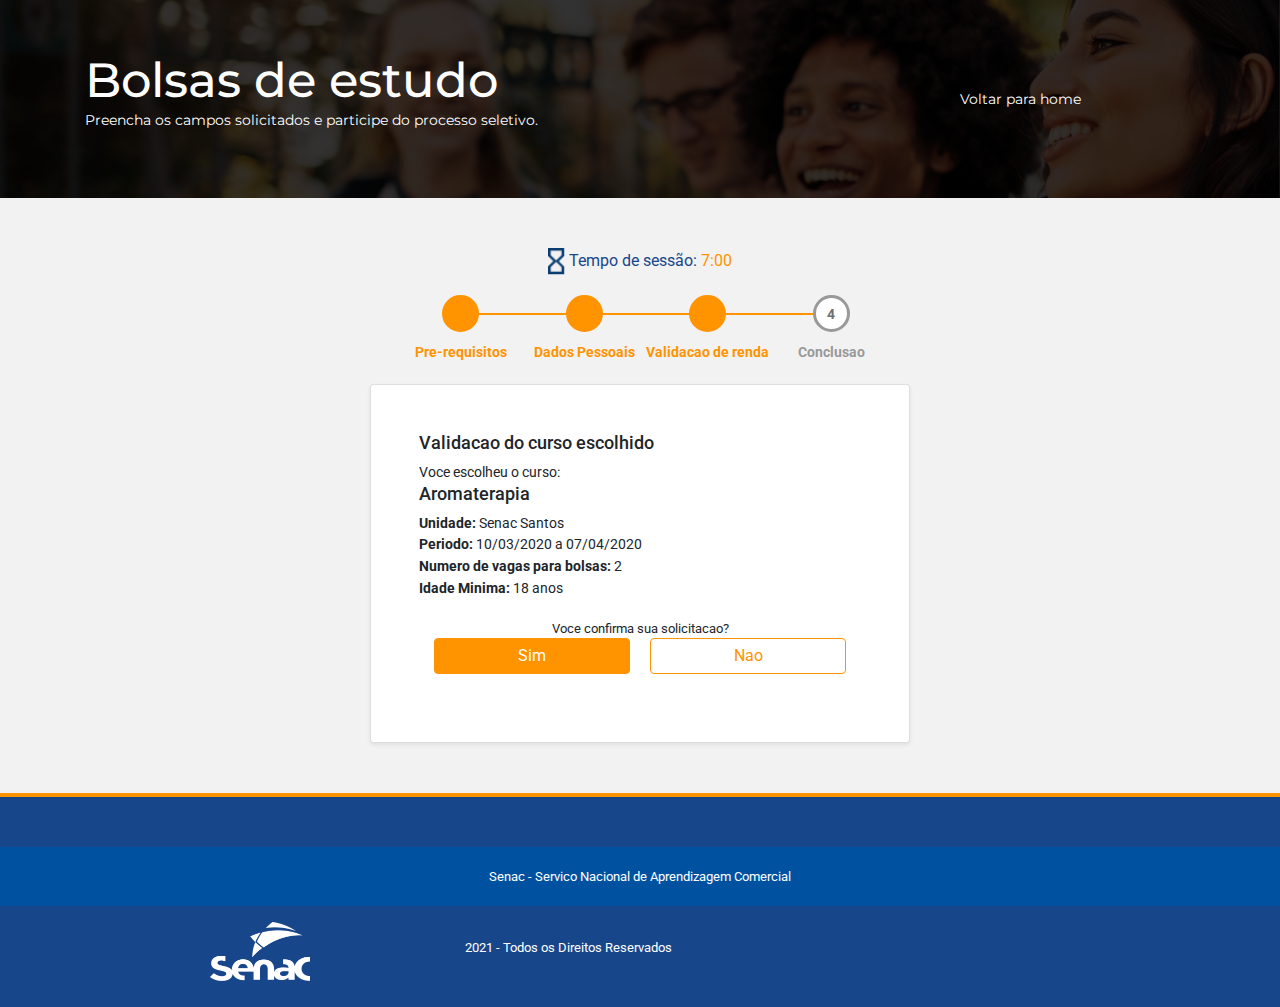
==== confirm.html @ 74755d98 "update 1 19032021" ====
<!doctype html>
<html lang="pt-br">

<head>
  <title>Bolsas de Estudo | SENAC-SP</title>
  <meta charset="utf-8">
  <meta name="viewport" content="width=device-width, initial-scale=1, shrink-to-fit=no">
  <meta name="description" content="">
  <meta name="keywords" content="">
  <link rel=”shortcut icon” href=”favicon.ico” type=”image/x-icon”>
  <link rel="stylesheet" href="https://stackpath.bootstrapcdn.com/bootstrap/4.3.1/css/bootstrap.min.css"
    integrity="sha384-ggOyR0iXCbMQv3Xipma34MD+dH/1fQ784/j6cY/iJTQUOhcWr7x9JvoRxT2MZw1T" crossorigin="anonymous">
    <link href="https://fonts.googleapis.com/css2?family=Montserrat:wght@100;300;400;500;600;800&display=swap" rel="stylesheet">
    <link rel="preconnect" href="https://fonts.gstatic.com">
  <link href="https://fonts.googleapis.com/css2?family=Roboto:wght@100;400;500;700&display=swap" rel="stylesheet">
  <link rel="stylesheet" href="https://cdnjs.cloudflare.com/ajax/libs/font-awesome/5.15.2/css/all.min.css" integrity="sha512-HK5fgLBL+xu6dm/Ii3z4xhlSUyZgTT9tuc/hSrtw6uzJOvgRr2a9jyxxT1ely+B+xFAmJKVSTbpM/CuL7qxO8w==" crossorigin="anonymous" />
  <link rel="stylesheet" href="style.css">
</head>

<body>

    <header id="topo" class="d-flex">
        <div class="container">
          <div class="row align-items-center d-flex h-100">
            <div class="col-12 col-lg-8 order-2 order-md-1">
              <h1>Bolsas de estudo</h1>
              <p>Preencha os campos solicitados e participe do processo seletivo.</p>
            </div>
            <div class="col-12 col-lg-4 order-1 order-md-2">
              <div class="back-to-home">
                <i class="fas fa-home"></i>
                <span><a href="index.html">Voltar para home</a></span>
              </div>
            </div>
          </div>
        </div>
        </div>
      </header>

      <main>
        <div class="container">
          <div class="row">
            <div class="col-lg-3 d-none d-lg-flex"></div>
            <div class="col-12 col-lg-6">

              <div class="timer">
                <p><img src="images/time-icon.png" alt="">  Tempo de sessão: <span>7:00</span></p>
              </div>





              <!-- step -->
              <div class="step d-flex justify-content-center">
                <div>
                  <ul class="step-bar">
                    <li class="active">
                      <span>Pre-requisitos</span>
                    </li>
                    <li class="active">
                      <span>Dados Pessoais</span>
                    </li>
                    <li class="active">
                      <span>Validacao de renda</span>
                    </li>
                    <li>
                      <span>Conclusao</span>
                    </li>
                  </ul>
                </div>
              </div>




              <div class="step-container col-12 shadow-sm card bg-white rounded p-5">
                <div class="validacao-container">
                  <h3>Validacao do curso escolhido</h3>
                  <p>Voce escolheu o curso:</p>
                  <h3>Aromaterapia</h3>
                  <div>
                    <p><strong>Unidade:</strong> Senac Santos</p>
                    <p><strong>Periodo:</strong> 10/03/2020 a 07/04/2020</p>
                    <p><strong>Numero de vagas para bolsas:</strong> 2</p>
                    <p><strong>Idade Minima:</strong> 18 anos</p>
                  </div>
                  <div class="col-12 form-button-container text-center">
                    <p>Voce confirma sua solicitacao?</p>
                    <a href="success.html" class="btn btn-primary btn-full mr-3">Sim</a>
                    <a href="exit-process.html" class="btn btn-primary btn-out">Nao</a>
                  </div>
                </div>
              </div>


            </div>
            <div class="col-lg-3 d-none d-lg-flex"></div>
          </div>
        </div>
      </main>

        <!-- FOOTER -->
        <footer id="rodape">
          <div class="container-fluid">
            <div class="row">
              <div class="col-12 middle-target">
                <p>Senac - Servico Nacional de Aprendizagem Comercial</p>
              </div>
            </div>
          </div>
          <div class="container">
            <div class="row">
              <div class="col-12 col-lg-4 d-flex align-items-center justify-content-center mb-3 mt-3">
                <a href="/"><img src="images/senac_logo_branco.png" class="img-responsive logo-senac" alt="Logo SENAC-SP"></a>
              </div>
              <div class="col-12 col-lg-4 d-flex align-items-center pt-2">
                <p>2021 - Todos os Direitos Reservados</p>
              </div>
              <div class="col-12 col-lg-4">
                <div class="footer-sociais h-100">
                  <a href="https://www.facebook.com/"><i class="fab fa-facebook-square"></i></a>
                  <a href="https://twitter.com/"><i class="fab fa-twitter-square"></i></a>
                  <a href="https://linkedin.com/showcase/"><i class="fab fa-linkedin"></i></a>
                  <a href="https://youtube.com"><i class="fab fa-youtube-square"></i></a>
                </div>
              </div>
            </div>
          </div>
        </footer>

        <!-- Optional JavaScript -->
  <!-- jQuery first, then Popper.js, then Bootstrap JS -->
  <script src="https://ajax.googleapis.com/ajax/libs/jquery/3.5.1/jquery.min.js"></script>
  <script src="https://cdnjs.cloudflare.com/ajax/libs/popper.js/1.14.7/umd/popper.min.js"
    integrity="sha384-UO2eT0CpHqdSJQ6hJty5KVphtPhzWj9WO1clHTMGa3JDZwrnQq4sF86dIHNDz0W1"
    crossorigin="anonymous"></script>
  <script src="https://stackpath.bootstrapcdn.com/bootstrap/4.3.1/js/bootstrap.min.js"
    integrity="sha384-JjSmVgyd0p3pXB1rRibZUAYoIIy6OrQ6VrjIEaFf/nJGzIxFDsf4x0xIM+B07jRM"
    crossorigin="anonymous"></script>
  <script src="js/custom.js"></script>

</body>
</html>
---- style.css ----
@charset "UTF-8";
html, body {
  background-color: #f2f2f2;
}

main {
  font-family: "Roboto", sans-serif;
  font-weight: 400;
  padding: 50px 0;
}

.btn-full {
  background-color: #FF9300;
  color: #ffffff;
  border: 1px solid #FF9300;
  padding: 5px 20px;
}
.btn-full:hover {
  background-color: #FF9300;
  border: 1px solid #FF9300;
}

.btn-out {
  background-color: #ffffff;
  color: #FF9300;
  border: 1px solid #FF9300;
  padding: 5px 20px;
}
.btn-out:hover {
  color: #FF9300;
  background-color: transparent;
  border: 1px solid #FF9300;
}

#topo {
  color: #ffffff;
  font-family: "Montserrat", sans-serif;
  height: 20%;
  min-height: 20%;
  background: linear-gradient(rgba(0, 0, 0, 0.8), rgba(0, 0, 0, 0.8)), url(../images/header-background.png) no-repeat;
  background-size: cover;
  background-position: 0 0;
  padding: 50px 0;
}
#topo h1 {
  color: #ffffff;
  font-size: 1.7rem;
  font-weight: 500;
  word-wrap: break-word;
  margin: 0;
  padding: 0;
}
@media (min-width: 768px) {
  #topo h1 {
    font-size: 2rem;
  }
}
@media (min-width: 992px) {
  #topo h1 {
    font-size: 3rem;
    line-height: 60px;
  }
}
#topo h2 {
  font-size: 1rem;
  font-weight: 100;
  word-wrap: break-word;
  margin: 0;
  padding: 0;
}
#topo p {
  font-size: 0.9rem;
}
@media (min-width: 768px) {
  #topo p {
    font-size: 0.9rem;
  }
}
#topo .btn {
  width: 100%;
}
@media (min-width: 768px) {
  #topo .btn {
    width: 300px;
  }
}
#topo .back-to-home {
  color: #ffffff;
  text-align: center;
  display: flex;
  flex-direction: column;
}
#topo .back-to-home i {
  font-size: 1.75rem;
}
#topo .back-to-home a {
  font-size: 0.9rem;
  color: #ffffff;
}

.timer {
  text-align: center;
  padding: 0 20px;
  font-size: 0.8rem;
}
.timer span {
  color: #FF9300;
}
.timer img {
  width: 17px;
}
.timer p {
  color: #17468B;
  font-size: 1rem;
}

.step {
  margin: 20px 0;
}
.step .step-bar {
  counter-reset: step;
  min-width: 0;
}
@media (min-width: 768px) {
  .step .step-bar {
    min-width: 534px;
  }
}
.step .step-bar li {
  list-style-type: none;
  float: left;
  width: 25%;
  position: relative;
  text-align: center;
  font-size: 0.7rem;
  font-weight: 400;
  left: -21px;
}
@media (min-width: 768px) {
  .step .step-bar li {
    left: -14px;
  }
}
.step .step-bar li span {
  color: #999;
  font-size: 0.7rem;
  font-weight: bold;
}
@media (min-width: 768px) {
  .step .step-bar li span {
    font-size: 0.9rem;
  }
}
.step .step-bar li.active span {
  color: #FF9300;
}
.step .step-bar li:before {
  /* CSS for creating steper block before the li item*/
  content: counter(step);
  counter-increment: step;
  height: 37px;
  width: 37px;
  line-height: 33px;
  font-size: 0.9rem;
  font-weight: bold;
  color: #707070;
  border: 3px solid #999;
  display: block;
  text-align: center;
  margin: 0 auto 10px auto;
  border-radius: 50%;
  background-color: #ffffff;
}
.step .step-bar li:after {
  /* CSS for creating horizontal line*/
  content: " ";
  position: absolute;
  width: 52%;
  height: 2px;
  background-color: #999;
  top: 18px;
  left: -26%;
  z-index: 0;
}
@media (min-width: 768px) {
  .step .step-bar li:after {
    width: 71%;
    left: -36%;
  }
}
.step .step-bar li:first-child:before {
  color: #FF9300;
  border-color: #FF9300;
}
.step .step-bar li:first-child span {
  color: #FF9300;
}
.step .step-bar li:first-child:after {
  content: none;
}
.step .step-bar li.active {
  color: #FF9300;
}
.step .step-bar li.active:before {
  content: "";
  font-family: "Font Awesome 5 Free";
  color: #ffffff;
  background-color: #FF9300;
  border-color: #FF9300;
}
.step .step-bar li.active + :after {
  background-color: #FF9300;
}

.step-container {
  border-radius: 20px;
  box-shadow: 0 0.125rem 0.5rem rgba(112, 112, 112, 0.2);
}
.step-container h3 {
  font-size: 1.3rem;
}
.step-container p {
  font-size: 0.8rem;
  font-weight: 400;
  margin: 0;
  padding: 0;
}
.step-container .section-form {
  padding: 5px 0;
}
.step-container .section-form h4 {
  font-size: 1.2rem;
  color: #17468B;
  border-bottom: 2px solid #17468B;
  margin-bottom: 0;
}
.step-container .section-form p {
  font-size: 0.8rem;
  font-weight: 400;
  padding: 0;
  margin: 0;
}
.step-container .section-form small {
  font-size: 0.6rem;
}
.step-container .form-checkbox {
  font-size: 0.9rem;
}
.step-container .form-checkbox p {
  font-size: 0.9rem;
  font-style: italic;
}
.step-container .info-upload {
  font-size: 0.7rem;
  font-weight: normal;
}
.step-container .info-upload p {
  font-size: 0.9rem;
  font-weight: 700;
}
.step-container .validacao-container h3 {
  font-size: 1.1rem;
}
.step-container .validacao-container p {
  font-size: 0.9rem;
}
.step-container .success-container {
  text-align: center;
}
.step-container .success-container h3 {
  font-size: 1.7rem;
}
.step-container .success-container p {
  font-size: 1.1rem;
}
.step-container .success-container i {
  font-size: 6rem;
  margin: 20px 0;
  color: #FF9300;
}
.step-container .accept-terms {
  margin: 20px 0;
  font-size: 1rem;
  font-weight: 300;
}
.step-container .accept-terms h5 {
  font-size: 1rem;
  color: #17468B;
}
.step-container .accept-terms a {
  color: #FF9300;
  font-weight: bold;
  text-decoration: underline;
}
.step-container .accept-terms input[type=checkbox] {
  transform: scale(1.9);
}
.step-container .accept-terms .form-check-label {
  margin-left: 10px;
}
.step-container .accept-terms .form-check-label p {
  font-size: 0.9rem;
  font-weight: 300;
}
.step-container .cancel-container {
  width: 200px;
}
.step-container .cancel-container h3 {
  font-size: 1rem;
}
.step-container .cancel-container i {
  color: #FF9300;
  font-size: 4rem;
  margin-bottom: 0.5rem;
}
.step-container .cancel-container p {
  font-size: 0.7rem;
  margin-bottom: 0.3rem;
}
.step-container .cancel-container .btn {
  font-size: 0.7rem;
  padding: 5px 25px;
}
.step-container .form-button-container {
  margin: 20px 0;
}
.step-container .form-button-container p {
  font-size: 0.8rem;
  font-weight: 400;
}
.step-container .form-button-container .btn {
  font-size: 1rem;
  min-width: 196px;
  min-height: 36px;
}
@media (min-width: 768px) {
  .step-container .form-button-container .btn {
    padding: 5px 45px;
  }
}
.step-container input[type=text], .step-container select {
  border-radius: 7px;
  border: 1px solid #707070;
  font-style: italic;
  font-size: 0.8rem;
  margin-bottom: 10px;
  height: calc(1.5em + .75rem + 6px);
}
.step-container .custom-file-input {
  opacity: 1;
}
.step-container .custom-file-input::-webkit-file-upload-button {
  visibility: hidden;
}
.step-container .custom-file-input:before {
  content: "Upload pendente";
  display: inline-block;
  color: #FF0000;
  border: 1px solid #FF0000;
  border-radius: 3px;
  height: calc(1.5em + .75rem + 6px) !important;
  padding: 5px 42px;
  outline: none;
  white-space: nowrap;
  -webkit-user-select: none;
  cursor: pointer;
  font-weight: 400;
  font-size: 0.8rem;
  line-height: 25px;
}
.step-container .custom-file-input:hover:before {
  border-color: #FF0000;
}
.step-container .custom-file-input:active:before {
  background: -webkit-linear-gradient(top, #e3e3e3, #f9f9f9);
}
.step-container .custom-file-input:after {
  content: "";
  font-family: "Font Awesome 5 Free";
  left: 15px;
  top: 5px;
  color: #FF0000;
  position: absolute;
}

#rodape {
  color: #ffffff;
  font-size: 0.8rem;
  background-color: #17468B;
  padding: 50px 0 10px 0;
  border-top: 4px solid #FF9300;
}
#rodape .logo-senac {
  width: 100px;
}
#rodape .middle-target {
  background-color: #0052A1;
  padding: 10px;
  text-align: center;
  font-size: 0.8rem;
}
#rodape .middle-target p {
  margin: 10px 0;
}
#rodape .footer-sociais {
  display: flex;
  align-items: center;
  justify-content: center;
  width: 100%;
  padding-left: 0;
}
@media (min-width: 768px) {
  #rodape .footer-sociais {
    width: 200px;
    justify-content: start;
  }
}
@media (min-width: 1200px) {
  #rodape .footer-sociais {
    width: 200px;
  }
}
#rodape .footer-sociais a {
  padding: 0 25px 0 0;
  font-size: 1.3rem;
  color: #ffffff;
}
@media (min-width: 768px) {
  #rodape .footer-sociais a {
    padding: 0 30px 0 0;
  }
}

/*# sourceMappingURL=style.css.map */
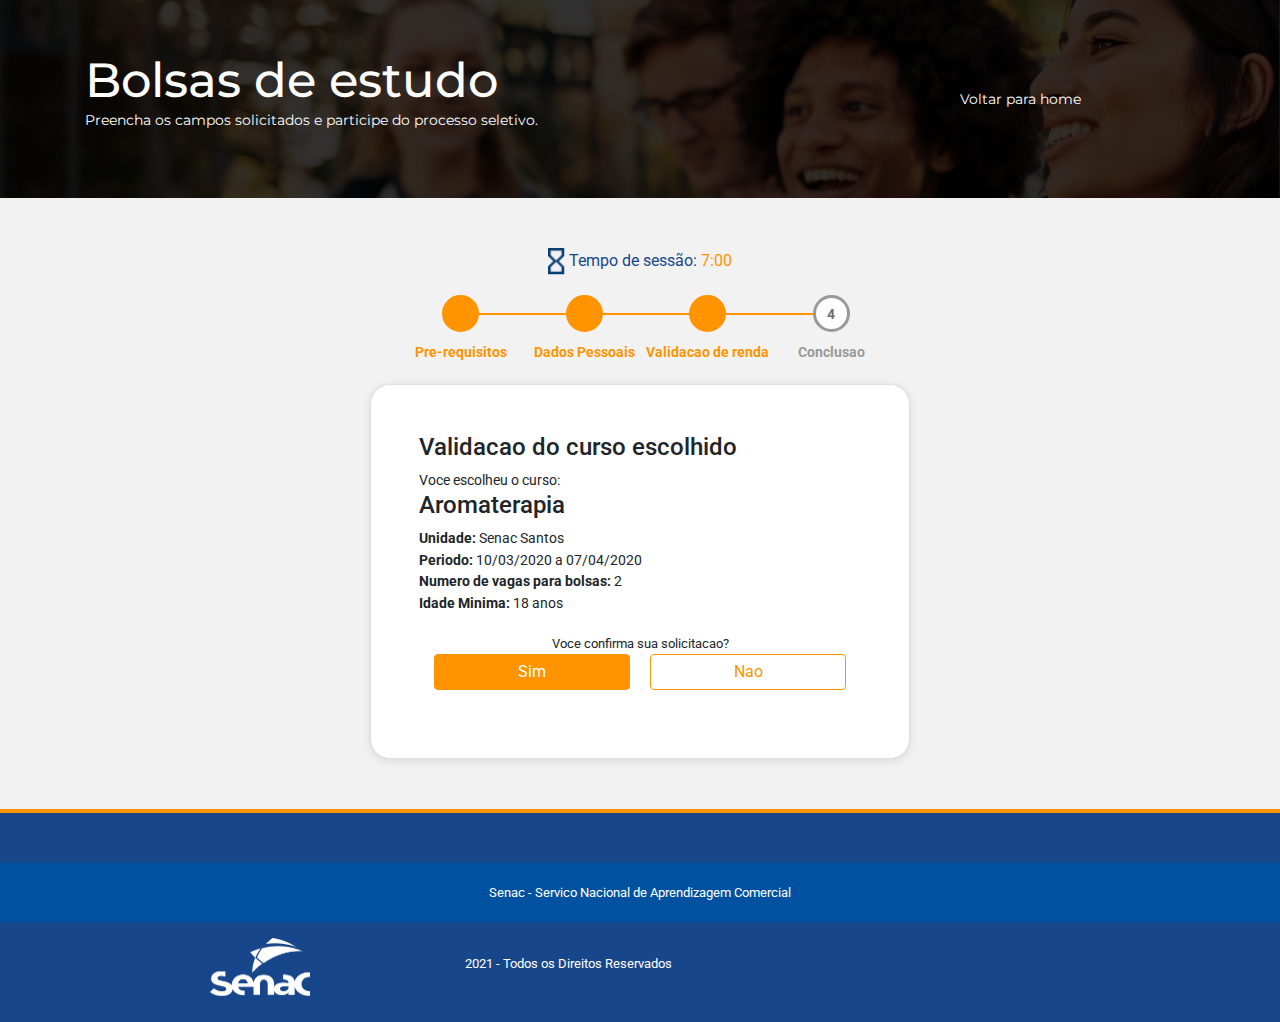
==== commit 190a58ed: "update 2 19032021" ====
--- a/confirm.html
+++ b/confirm.html
@@ -74,7 +74,7 @@
 
 
 
-              <div class="step-container col-12 shadow-sm card bg-white rounded p-5">
+              <div class="step-container col-12 card bg-white p-5">
                 <div class="validacao-container">
                   <h3>Validacao do curso escolhido</h3>
                   <p>Voce escolheu o curso:</p>
--- a/style.css
+++ b/style.css
@@ -259,7 +259,7 @@
   font-weight: 700;
 }
 .step-container .validacao-container h3 {
-  font-size: 1.1rem;
+  font-size: 1.5rem;
 }
 .step-container .validacao-container p {
   font-size: 0.9rem;
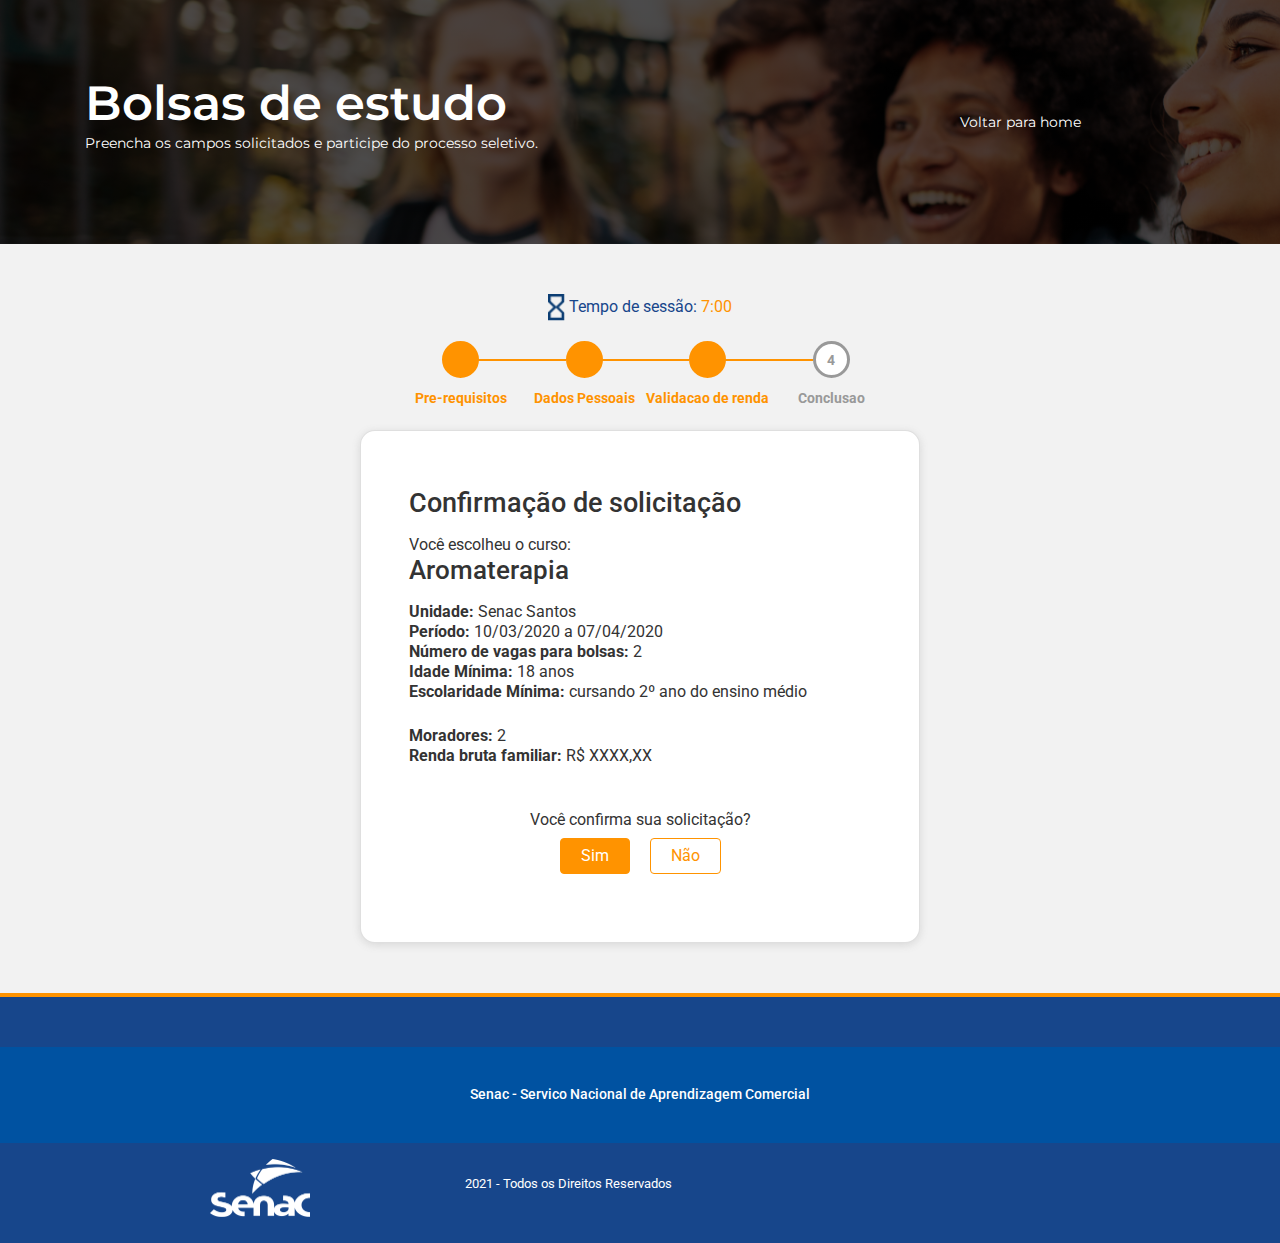
==== commit ed2f6afc: "update 6 20032021" ====
--- a/confirm.html
+++ b/confirm.html
@@ -40,8 +40,8 @@
       <main>
         <div class="container">
           <div class="row">
-            <div class="col-lg-3 d-none d-lg-flex"></div>
-            <div class="col-12 col-lg-6">
+            <div class="col-lg-2 d-none d-lg-flex"></div>
+            <div class="col-12 col-lg-8">
 
               <div class="timer">
                 <p><img src="images/time-icon.png" alt="">  Tempo de sessão: <span>7:00</span></p>
@@ -73,29 +73,35 @@
 
 
 
-
-              <div class="step-container col-12 card bg-white p-5">
+              <div style="display: flex; justify-content: center;">
+              <div class="step-container card bg-white p-5" style="width: 560px; padding-top: 3.5rem !important;">
                 <div class="validacao-container">
-                  <h3>Validacao do curso escolhido</h3>
-                  <p>Voce escolheu o curso:</p>
-                  <h3>Aromaterapia</h3>
-                  <div>
+                  <h3 class="mb-3">Confirmação de solicitação</h3>
+                  <p>Você escolheu o curso:</p>
+                  <h3 style="font-size: 1.6rem;">Aromaterapia</h3>
+                  <div class="mt-3">
                     <p><strong>Unidade:</strong> Senac Santos</p>
-                    <p><strong>Periodo:</strong> 10/03/2020 a 07/04/2020</p>
-                    <p><strong>Numero de vagas para bolsas:</strong> 2</p>
-                    <p><strong>Idade Minima:</strong> 18 anos</p>
+                    <p><strong>Período:</strong> 10/03/2020 a 07/04/2020</p>
+                    <p><strong>Número de vagas para bolsas:</strong> 2</p>
+                    <p><strong>Idade Mínima:</strong> 18 anos</p>
+                    <p><strong>Escolaridade Mínima:</strong> cursando 2º ano do ensino médio</p>
+                    <br/>
+                    <p><strong>Moradores:</strong> 2</p>
+                    <p><strong>Renda bruta familiar:</strong> R$ XXXX,XX</p>
+                    <br />
                   </div>
                   <div class="col-12 form-button-container text-center">
-                    <p>Voce confirma sua solicitacao?</p>
-                    <a href="success.html" class="btn btn-primary btn-full mr-3">Sim</a>
-                    <a href="exit-process.html" class="btn btn-primary btn-out">Nao</a>
+                    <p class="mb-2" style="font-size: 1rem;">Você confirma sua solicitação?</p>
+                    <a href="step1-form.html" class="btn btn-primary btn-full mr-3">Sim</a>
+                    <a href="exit-process.html" class="btn btn-primary btn-out">Não</a>
                   </div>
                 </div>
               </div>
+            </div>
 
 
             </div>
-            <div class="col-lg-3 d-none d-lg-flex"></div>
+            <div class="col-lg-2 d-none d-lg-flex"></div>
           </div>
         </div>
       </main>
--- a/style.css
+++ b/style.css
@@ -32,20 +32,28 @@
   border: 1px solid #FF9300;
 }
 
+.btn-big {
+  width: 220px;
+}
+
+.modal-dialog {
+  max-width: 750px;
+}
+
 #topo {
   color: #ffffff;
   font-family: "Montserrat", sans-serif;
   height: 20%;
   min-height: 20%;
-  background: linear-gradient(rgba(0, 0, 0, 0.8), rgba(0, 0, 0, 0.8)), url(../images/header-background.png) no-repeat;
+  background: linear-gradient(rgba(0, 0, 0, 0.7), rgba(0, 0, 0, 0.7)), url(../images/header-background.png) no-repeat;
   background-size: cover;
   background-position: 0 0;
-  padding: 50px 0;
+  padding: 73px 0;
 }
 #topo h1 {
   color: #ffffff;
   font-size: 1.7rem;
-  font-weight: 500;
+  font-weight: 600;
   word-wrap: break-word;
   margin: 0;
   padding: 0;
@@ -163,7 +171,7 @@
   line-height: 33px;
   font-size: 0.9rem;
   font-weight: bold;
-  color: #707070;
+  color: #999;
   border: 3px solid #999;
   display: block;
   text-align: center;
@@ -191,6 +199,7 @@
 .step .step-bar li:first-child:before {
   color: #FF9300;
   border-color: #FF9300;
+  border: 2px solid;
 }
 .step .step-bar li:first-child span {
   color: #FF9300;
@@ -213,14 +222,15 @@
 }
 
 .step-container {
-  border-radius: 20px;
+  border-radius: 15px;
   box-shadow: 0 0.125rem 0.5rem rgba(112, 112, 112, 0.2);
 }
 .step-container h3 {
   font-size: 1.3rem;
+  color: #333;
 }
 .step-container p {
-  font-size: 0.8rem;
+  font-size: 0.9rem;
   font-weight: 400;
   margin: 0;
   padding: 0;
@@ -235,13 +245,15 @@
   margin-bottom: 0;
 }
 .step-container .section-form p {
-  font-size: 0.8rem;
+  font-size: 0.9rem;
   font-weight: 400;
   padding: 0;
   margin: 0;
+  color: #333;
 }
 .step-container .section-form small {
-  font-size: 0.6rem;
+  font-size: 0.7rem;
+  color: #333;
 }
 .step-container .form-checkbox {
   font-size: 0.9rem;
@@ -258,11 +270,15 @@
   font-size: 0.9rem;
   font-weight: 700;
 }
+.step-container .validacao-container {
+  color: #333;
+}
 .step-container .validacao-container h3 {
-  font-size: 1.5rem;
+  font-size: 1.7rem;
 }
 .step-container .validacao-container p {
-  font-size: 0.9rem;
+  font-size: 1rem;
+  line-height: 20px;
 }
 .step-container .success-container {
   text-align: center;
@@ -325,26 +341,30 @@
   margin: 20px 0;
 }
 .step-container .form-button-container p {
-  font-size: 0.8rem;
+  font-size: 0.9rem;
   font-weight: 400;
 }
 .step-container .form-button-container .btn {
   font-size: 1rem;
-  min-width: 196px;
-  min-height: 36px;
-}
-@media (min-width: 768px) {
-  .step-container .form-button-container .btn {
-    padding: 5px 45px;
-  }
+}
+.step-container .add-comprovante {
+  font-size: 0.9rem;
 }
 .step-container input[type=text], .step-container select {
-  border-radius: 7px;
-  border: 1px solid #707070;
+  border-radius: 10px;
+  border: 1px solid #333;
+  color: #333;
   font-style: italic;
   font-size: 0.8rem;
   margin-bottom: 10px;
   height: calc(1.5em + .75rem + 6px);
+  padding: 0.3rem;
+}
+.step-container input[type=text]::placeholder, .step-container select::placeholder {
+  color: #333;
+}
+.step-container .form-control option {
+  padding: 0.3rem 0;
 }
 .step-container .custom-file-input {
   opacity: 1;
@@ -357,7 +377,7 @@
   display: inline-block;
   color: #FF0000;
   border: 1px solid #FF0000;
-  border-radius: 3px;
+  border-radius: 10px;
   height: calc(1.5em + .75rem + 6px) !important;
   padding: 5px 42px;
   outline: none;
@@ -376,6 +396,7 @@
 }
 .step-container .custom-file-input:after {
   content: "";
+  font-weight: 900;
   font-family: "Font Awesome 5 Free";
   left: 15px;
   top: 5px;
@@ -395,12 +416,16 @@
 }
 #rodape .middle-target {
   background-color: #0052A1;
-  padding: 10px;
-  text-align: center;
-  font-size: 0.8rem;
+  padding: 27px;
+  text-align: center;
+  font-size: 0.9rem;
 }
 #rodape .middle-target p {
   margin: 10px 0;
+  font-weight: 500;
+}
+#rodape .bottom-target {
+  padding: 10px 0;
 }
 #rodape .footer-sociais {
   display: flex;
@@ -422,12 +447,12 @@
 }
 #rodape .footer-sociais a {
   padding: 0 25px 0 0;
-  font-size: 1.3rem;
+  font-size: 1.9rem;
   color: #ffffff;
 }
 @media (min-width: 768px) {
   #rodape .footer-sociais a {
-    padding: 0 30px 0 0;
+    padding: 0 10px 0 0;
   }
 }
 
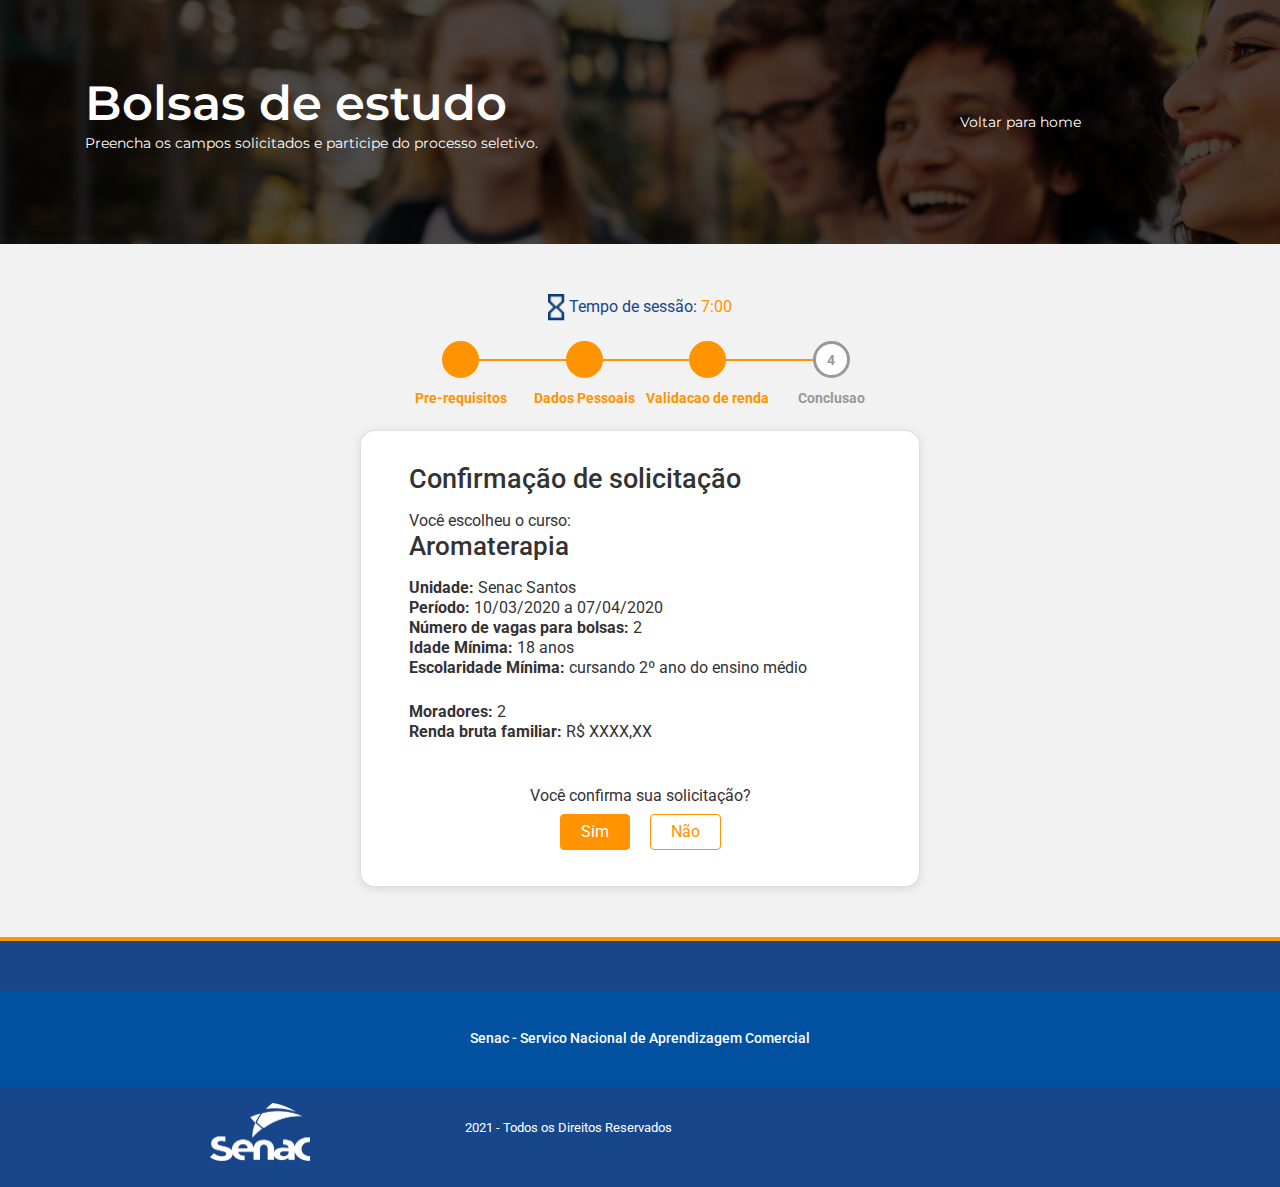
==== commit 22acaee5: "update 7 20032021" ====
--- a/confirm.html
+++ b/confirm.html
@@ -74,7 +74,7 @@
 
 
               <div style="display: flex; justify-content: center;">
-              <div class="step-container card bg-white p-5" style="width: 560px; padding-top: 3.5rem !important;">
+              <div class="step-container card bg-white p-5" style="width: 560px; padding-top: 2rem !important; padding-bottom: 1rem !important;">
                 <div class="validacao-container">
                   <h3 class="mb-3">Confirmação de solicitação</h3>
                   <p>Você escolheu o curso:</p>
@@ -92,7 +92,7 @@
                   </div>
                   <div class="col-12 form-button-container text-center">
                     <p class="mb-2" style="font-size: 1rem;">Você confirma sua solicitação?</p>
-                    <a href="step1-form.html" class="btn btn-primary btn-full mr-3">Sim</a>
+                    <a href="success.html" class="btn btn-primary btn-full mr-3">Sim</a>
                     <a href="exit-process.html" class="btn btn-primary btn-out">Não</a>
                   </div>
                 </div>
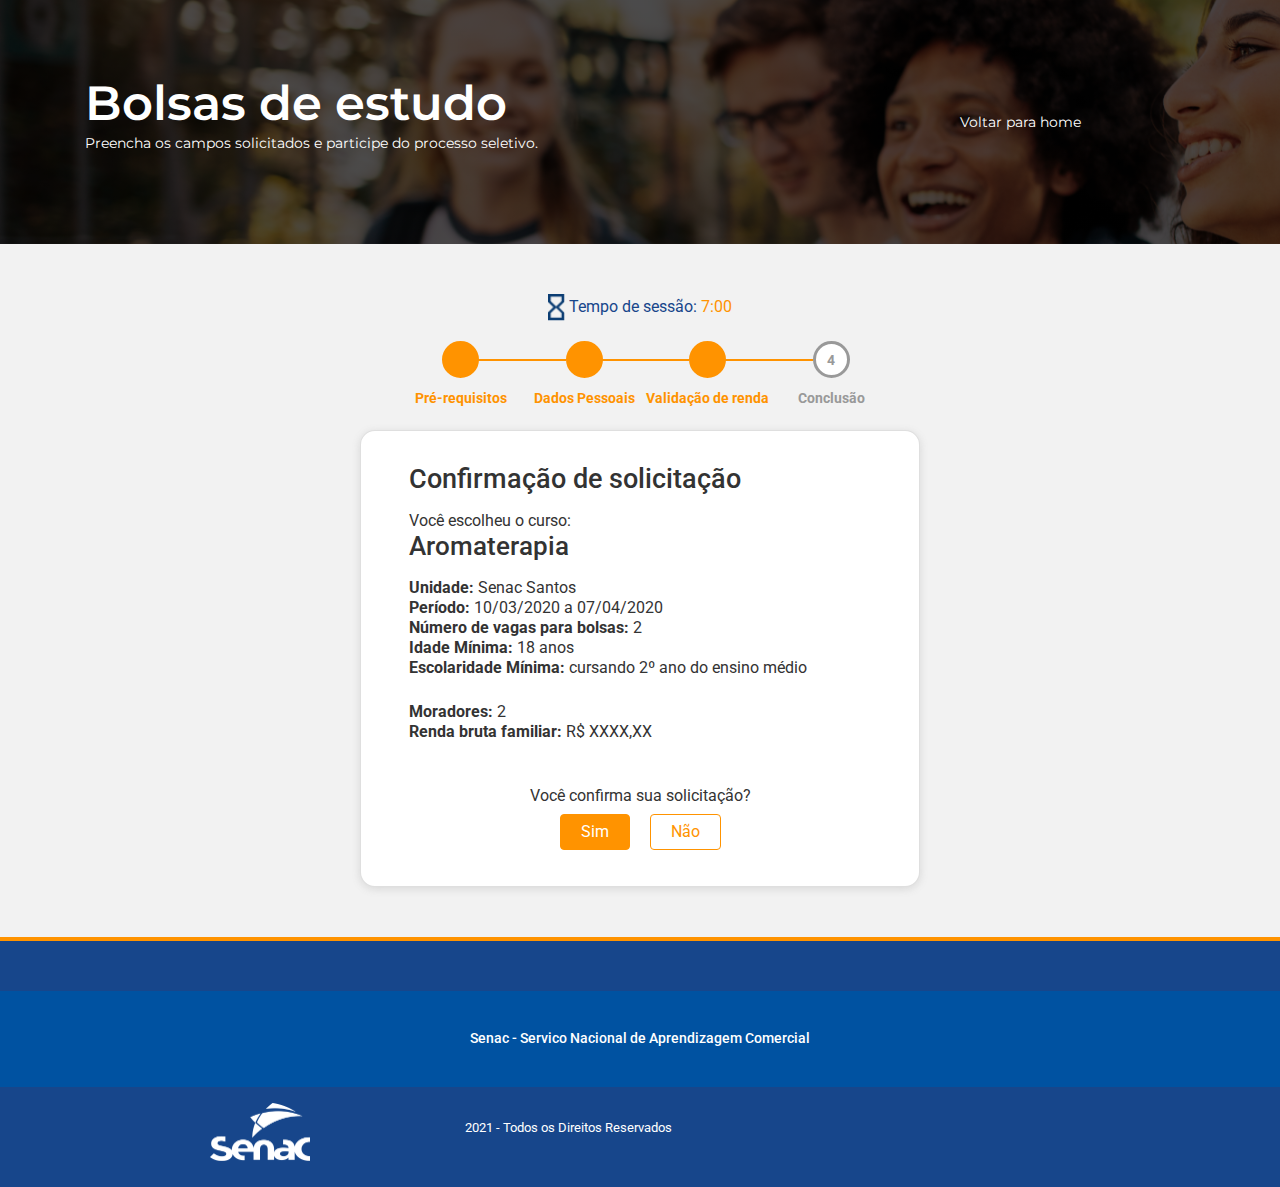
==== commit cf747332: "update 8 20032021" ====
--- a/confirm.html
+++ b/confirm.html
@@ -56,16 +56,16 @@
                 <div>
                   <ul class="step-bar">
                     <li class="active">
-                      <span>Pre-requisitos</span>
+                      <span>Pré-requisitos</span>
                     </li>
                     <li class="active">
                       <span>Dados Pessoais</span>
                     </li>
                     <li class="active">
-                      <span>Validacao de renda</span>
+                      <span>Validação de renda</span>
                     </li>
                     <li>
-                      <span>Conclusao</span>
+                      <span>Conclusão</span>
                     </li>
                   </ul>
                 </div>
--- a/style.css
+++ b/style.css
@@ -287,7 +287,7 @@
   font-size: 1.7rem;
 }
 .step-container .success-container p {
-  font-size: 1.1rem;
+  font-size: 0.9rem;
 }
 .step-container .success-container i {
   font-size: 6rem;
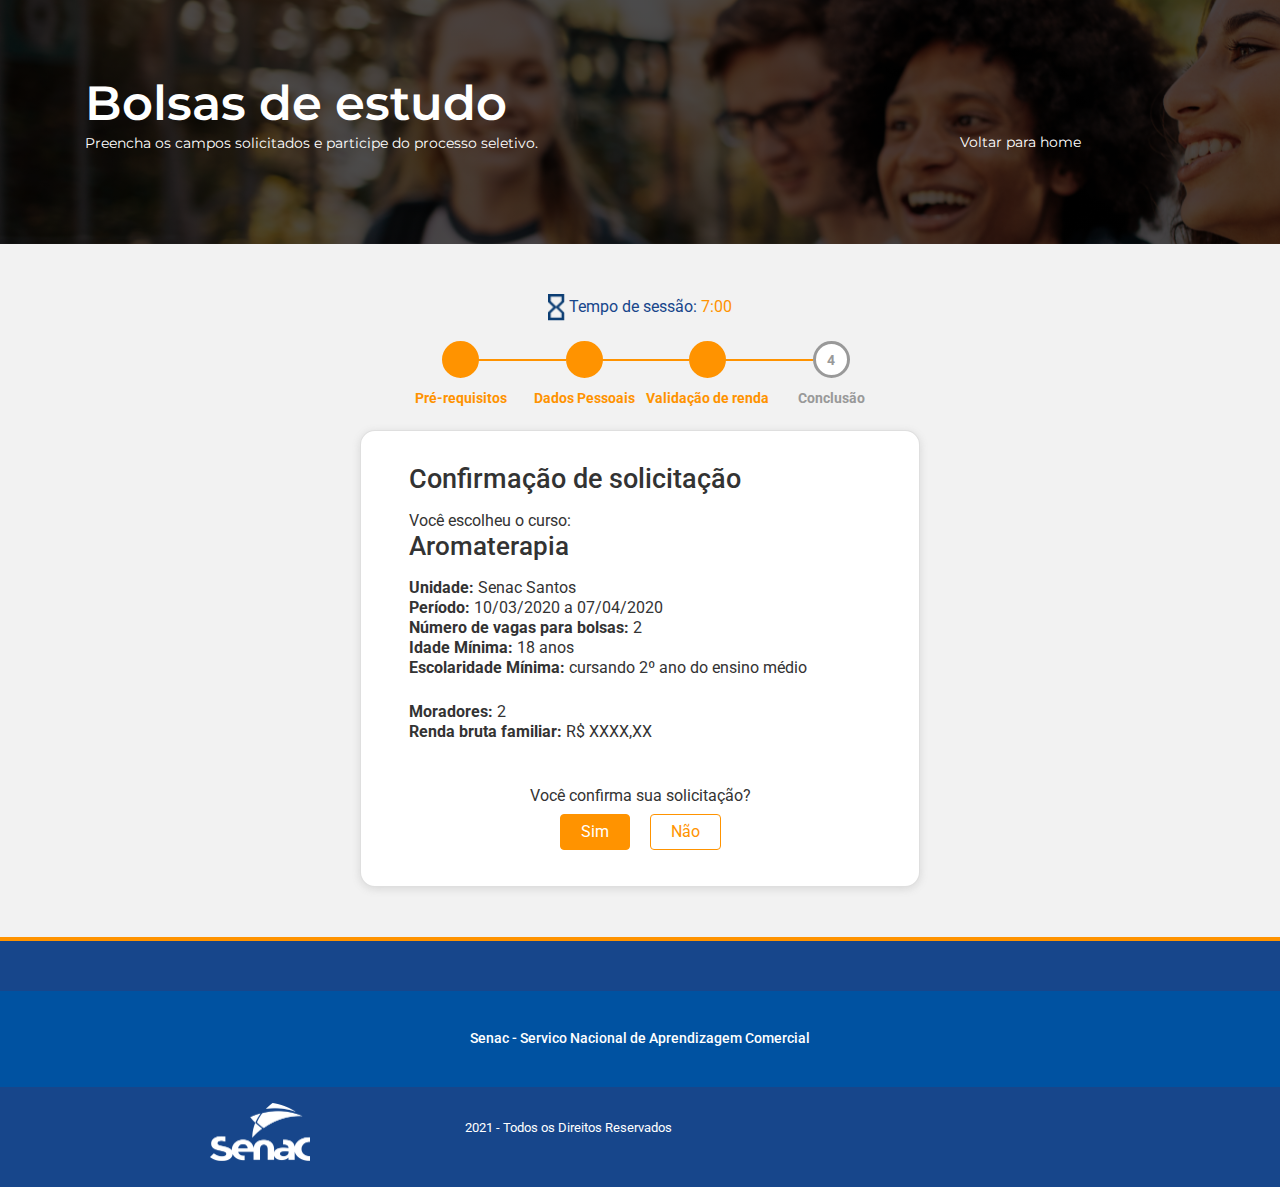
==== commit b0f2040d: "update 12 20032021" ====
--- a/confirm.html
+++ b/confirm.html
@@ -28,8 +28,10 @@
             </div>
             <div class="col-12 col-lg-4 order-1 order-md-2">
               <div class="back-to-home">
-                <i class="fas fa-home"></i>
-                <span><a href="index.html">Voltar para home</a></span>
+                <a href="index.html">
+                  <i class="fas fa-home"></i> <br/>
+                  <span>Voltar para home</span>
+                </a>
               </div>
             </div>
           </div>
--- a/style.css
+++ b/style.css
@@ -319,23 +319,18 @@
   font-weight: 300;
 }
 .step-container .cancel-container {
-  width: 200px;
+  text-align: center;
 }
 .step-container .cancel-container h3 {
-  font-size: 1rem;
+  font-size: 1.7rem;
+}
+.step-container .cancel-container p {
+  font-size: 0.9rem;
 }
 .step-container .cancel-container i {
-  color: #FF9300;
-  font-size: 4rem;
-  margin-bottom: 0.5rem;
-}
-.step-container .cancel-container p {
-  font-size: 0.7rem;
-  margin-bottom: 0.3rem;
-}
-.step-container .cancel-container .btn {
-  font-size: 0.7rem;
-  padding: 5px 25px;
+  font-size: 6rem;
+  margin: 20px 0;
+  color: #FF9300;
 }
 .step-container .form-button-container {
   margin: 20px 0;
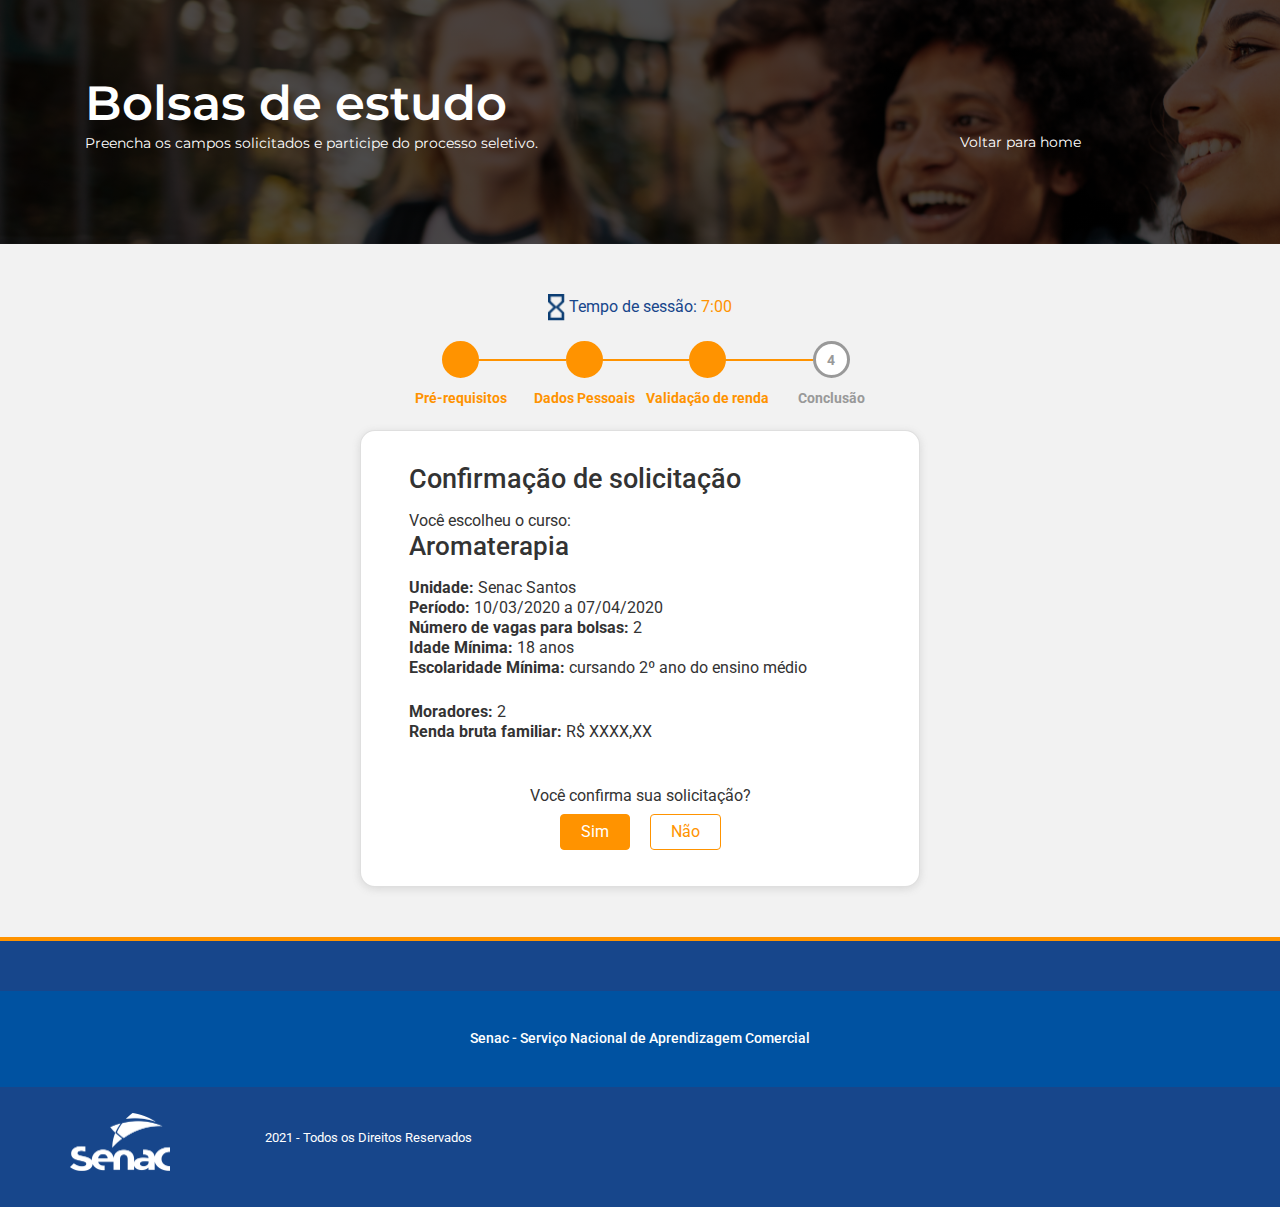
==== commit 58b10e03: "update mobile 3 20032021" ====
--- a/confirm.html
+++ b/confirm.html
@@ -113,19 +113,19 @@
           <div class="container-fluid">
             <div class="row">
               <div class="col-12 middle-target">
-                <p>Senac - Servico Nacional de Aprendizagem Comercial</p>
+                <p>Senac - Serviço Nacional de Aprendizagem Comercial</p>
               </div>
             </div>
           </div>
-          <div class="container">
+          <div class="container bottom-target">
             <div class="row">
-              <div class="col-12 col-lg-4 d-flex align-items-center justify-content-center mb-3 mt-3">
+              <div class="col-12 col-lg-2 d-flex align-items-center justify-content-md-start justify-content-center mb-3 mt-3">
                 <a href="/"><img src="images/senac_logo_branco.png" class="img-responsive logo-senac" alt="Logo SENAC-SP"></a>
               </div>
-              <div class="col-12 col-lg-4 d-flex align-items-center pt-2">
+              <div class="col-12 col-lg-6 d-flex align-items-center justify-content-center justify-content-md-start pt-2">
                 <p>2021 - Todos os Direitos Reservados</p>
               </div>
-              <div class="col-12 col-lg-4">
+              <div class="col-12 col-lg-4 d-flex justify-content-end ">
                 <div class="footer-sociais h-100">
                   <a href="https://www.facebook.com/"><i class="fab fa-facebook-square"></i></a>
                   <a href="https://twitter.com/"><i class="fab fa-twitter-square"></i></a>
--- a/style.css
+++ b/style.css
@@ -33,7 +33,12 @@
 }
 
 .btn-big {
-  width: 220px;
+  width: 145px;
+}
+@media (min-width: 768px) {
+  .btn-big {
+    width: 220px;
+  }
 }
 
 .modal-dialog {
@@ -340,7 +345,12 @@
   font-weight: 400;
 }
 .step-container .form-button-container .btn {
-  font-size: 1rem;
+  font-size: 0.9rem;
+}
+@media (min-width: 768px) {
+  .step-container .form-button-container .btn {
+    font-size: 1rem;
+  }
 }
 .step-container .add-comprovante {
   font-size: 0.9rem;
@@ -363,6 +373,7 @@
 }
 .step-container .custom-file-input {
   opacity: 1;
+  color: transparent;
 }
 .step-container .custom-file-input::-webkit-file-upload-button {
   visibility: hidden;
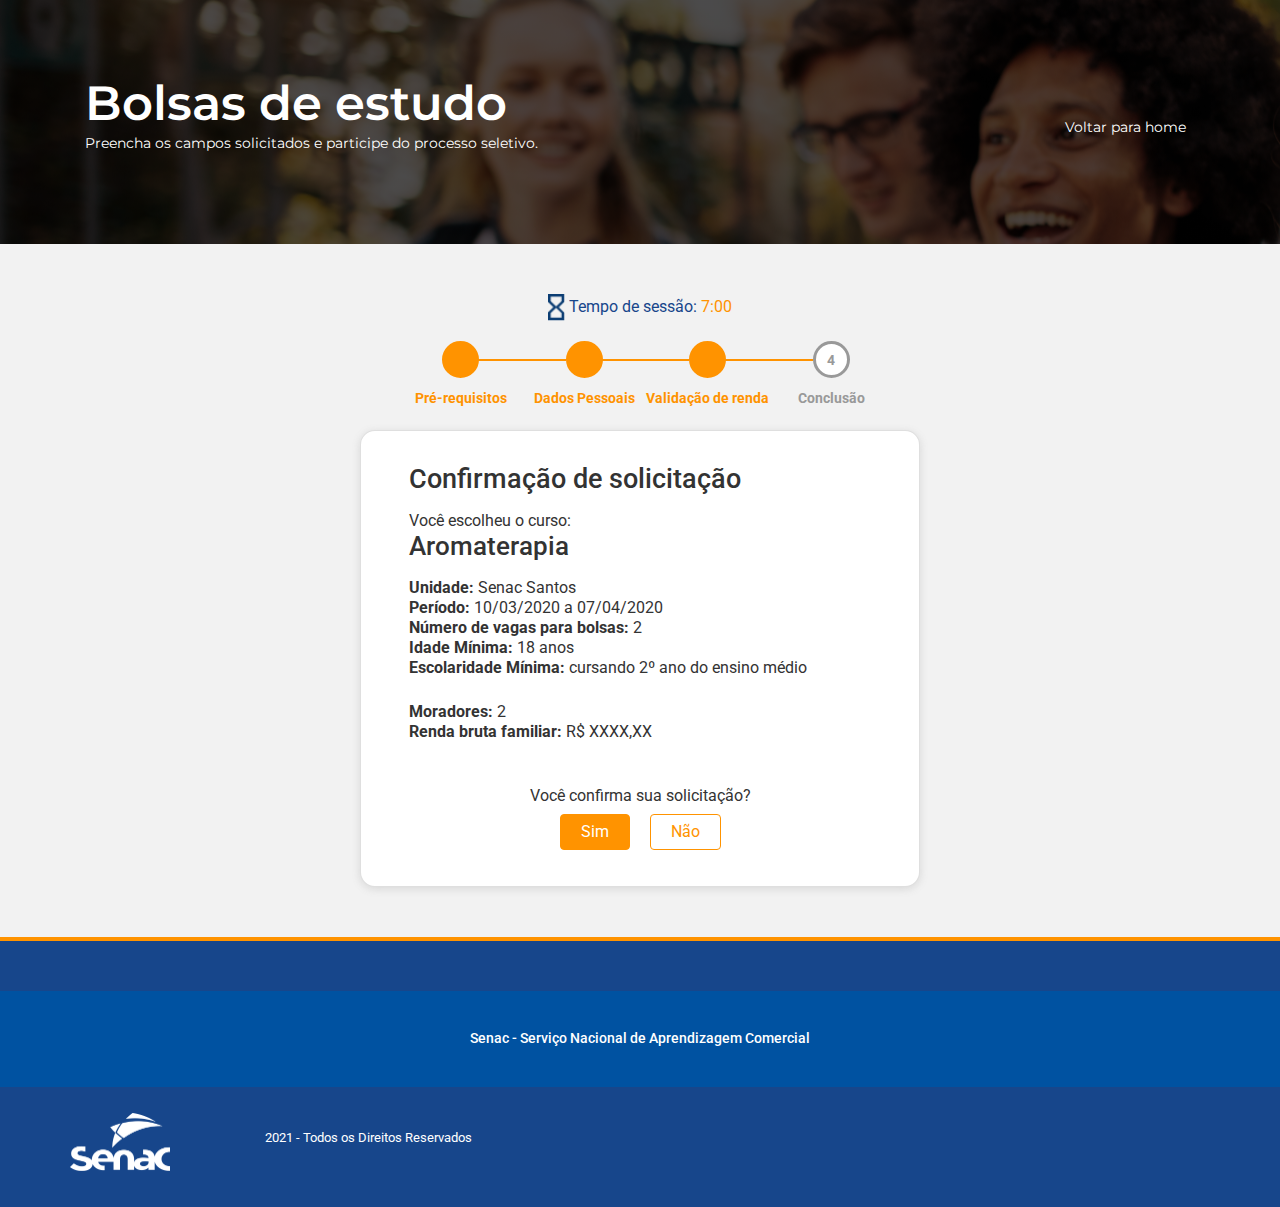
==== commit 93a28085: "update mobile 6 20032021" ====
--- a/confirm.html
+++ b/confirm.html
@@ -19,25 +19,27 @@
 
 <body>
 
-    <header id="topo" class="d-flex">
-        <div class="container">
-          <div class="row align-items-center d-flex h-100">
-            <div class="col-12 col-lg-8 order-2 order-md-1">
-              <h1>Bolsas de estudo</h1>
-              <p>Preencha os campos solicitados e participe do processo seletivo.</p>
+  <header id="topo" class="d-flex">
+    <div class="container">
+      <div class="row align-items-center d-flex h-100">
+        <div class="col-12 col-lg-8 order-2 order-md-1">
+          <h1>Bolsas de estudo</h1>
+          <p>Preencha os campos solicitados e participe do processo seletivo.</p>
+        </div>
+        <div class="col-12 col-lg-4 order-1 order-md-2">
+          <div class="back-home-mobile">
+            <div class="back-to-home">
+              <a href="index.html">
+                <i class="fas fa-home"></i> <br/>
+                <span>Voltar para home</span>
+              </a>
             </div>
-            <div class="col-12 col-lg-4 order-1 order-md-2">
-              <div class="back-to-home">
-                <a href="index.html">
-                  <i class="fas fa-home"></i> <br/>
-                  <span>Voltar para home</span>
-                </a>
-              </div>
-            </div>
-          </div>
         </div>
         </div>
-      </header>
+      </div>
+    </div>
+    </div>
+  </header>
 
       <main>
         <div class="container">
--- a/style.css
+++ b/style.css
@@ -33,7 +33,7 @@
 }
 
 .btn-big {
-  width: 145px;
+  min-width: 145px;
 }
 @media (min-width: 768px) {
   .btn-big {
@@ -51,13 +51,20 @@
   height: 20%;
   min-height: 20%;
   background: linear-gradient(rgba(0, 0, 0, 0.7), rgba(0, 0, 0, 0.7)), url(../images/header-background.png) no-repeat;
-  background-size: cover;
-  background-position: 0 0;
-  padding: 73px 0;
+  background-size: 219% 101%;
+  background-position: 92% 0%;
+  padding: 29px 0;
+}
+@media (min-width: 768px) {
+  #topo {
+    padding: 73px 0;
+    background-size: cover;
+    background: linear-gradient(rgba(0, 0, 0, 0.7), rgba(0, 0, 0, 0.7)), url(../images/header-background.png) no-repeat;
+  }
 }
 #topo h1 {
   color: #ffffff;
-  font-size: 1.7rem;
+  font-size: 2.1rem;
   font-weight: 600;
   word-wrap: break-word;
   margin: 0;
@@ -109,6 +116,11 @@
 #topo .back-to-home a {
   font-size: 0.9rem;
   color: #ffffff;
+}
+#topo .back-home-mobile {
+  position: relative;
+  left: 105px;
+  margin-bottom: 30px;
 }
 
 .timer {
